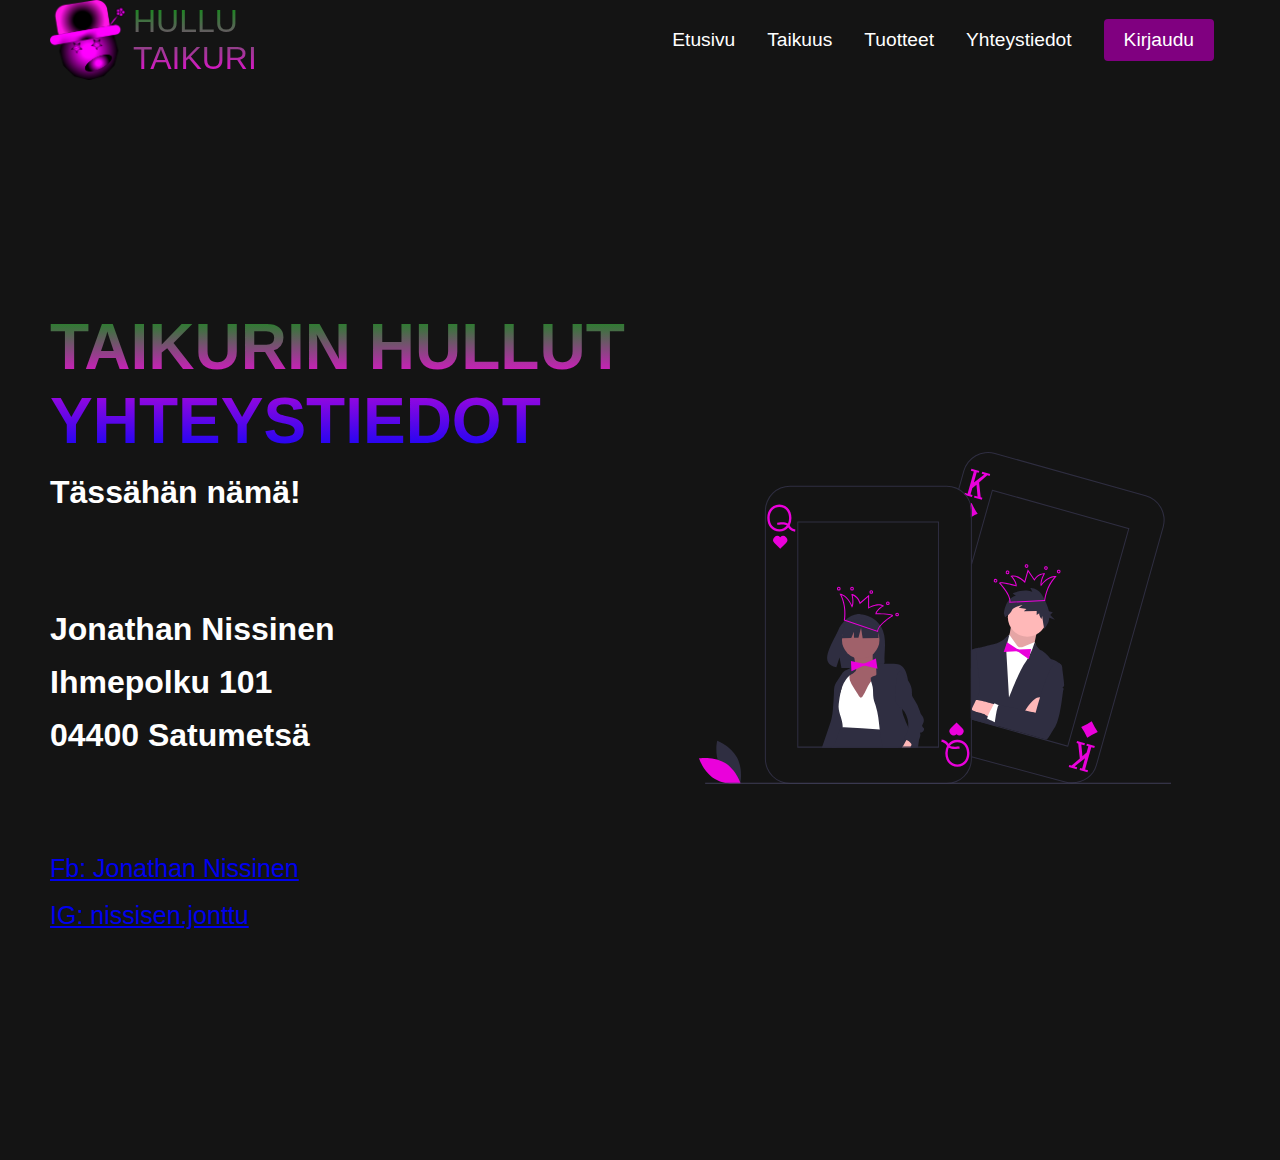
==== pages/yhteystiedot.html @ 9d614921 "added all files" ====
<!DOCTYPE html>
<html lang="for (const item in object) {
    
}">
<head>
    <meta charset="UTF-8">
    <meta http-equiv="X-UA-Compatible" content="IE=edge">
    <meta name="viewport" content="width=device-width, initial-scale=1.0">
    <title>Hullu Taikuri website</title>
    <link rel ="stylesheet" href="/css/styles.css"/>
</head>
<body>
    <!-- Yläpalkki osio-->
    <nav class="navbar">
        <div class="navbar__container">
           <a href="/" id="navbar__logo"><img src="/images/hullutaikuri.png" id="taikuri">HULLU<br>TAIKURI</a>
        <div class="navbar__toggle" id="mobile-menu">
            <span class="bar"></span>
            <span class="bar"></span>
            <span class="bar"></span>
        </div>
        <ul class="navbar__menu">
            <li class="navbar__item">
                <a href="/index.html" class="navbar__links">Etusivu</a>
            </li>
            <li class="navbar__item">
                <a href="/pages/taikuus.html" class="navbar__links">Taikuus</a>
            </li>
            <li class="navbar__item">
                <a href="/pages/tuotteet.html" class="navbar__links">Tuotteet</a>
            </li>
            <li class="navbar__item">
                <a href="/pages/yhteystiedot.html" class="navbar__links">Yhteystiedot</a>
            </li>
            <li class="navbar__btn">
                <a href="/" class="button">Kirjaudu</a>
            </li>
        </ul>
    </div>
    </nav>
    <!-- Tekstiosio-->
    <div class="main">
        <div class ="main__container">
            <div class="main__content">
                <h1>TAIKURIN HULLUT</h1>
                <h2>YHTEYSTIEDOT</h2>
                <p>Tässähän nämä!</p>
                <div class="yhteystiedot">
                    <p>Jonathan Nissinen</p>
                    <p>Ihmepolku 101</p>
                    <p>04400 Satumetsä</p>
                </div>
                <div class="yhteystiedot">
                    <a href="https://www.facebook.com/NissisenJonttu/">Fb: Jonathan Nissinen</a> <br><br>
                    <a href="https://www.instagram.com/nissisen.jonttu/">IG: nissisen.jonttu</a>
                </div>
            </div>
                <div class="main__img--container">
                    <img src="/images/kortit.svg" alt="" id="main__img">
            </div>
        </div>
    </div>  
    <script src= "/js/app.js"> </script>
</body>
</html>
---- css/styles.css ----
*{
    box-sizing: border-box;
    margin: 0;
    padding: 0;
    font-family: 'Kumbh Sans', sans-serif;
    background-color: #141414;
}

.navbar {
    background: #131313;
    height:80px;
    display: flex;
    justify-content: center;
    align-items: center;
    font-size: 1.2rem;
    position: sticky;
    top: 0;
    z-index: 999;
}

.navbar__container {
    display: flex;
    justify-content: space-between;
    height: 80px;
    z-index: 1;
    width: 100%;
    max-width: 1300px;
    margin: 0 auto;
    padding: 0 50px;
}

#taikuri {
    height: 100%;
    margin-right: 0.5rem;
}

#navbar__logo {
    /* background-color: #fd01e8; */
    background-image: linear-gradient(to top, #f704e2 0%, rgb(1, 150, 9) 100%);
    background-size: 100%;
    -webkit-background-clip: text;
    -moz-background-clip: text;
    -webkit-text-fill-color: transparent;
    -moz-text-fill-color: transparent;
    display: flex;
    align-items: center;
    cursor: pointer;
    text-decoration: none;
    font-size: 2rem;
}

/* #ffb199*/

.fa-gem {
    margin-right: 0.5rem;
}

.navbar__menu {
    display: flex;
    align-items: center;
    list-style: none;
    text-align: center;  
}

.navbar__item {
    height: 80px;
}

.navbar__links {
    color:#fff;
    display: flex;
    align-items: center;
    justify-content: center;
    text-decoration: none;
    padding: 0 1rem;
    height: 100%;
}

.navbar__btn {
    display: flex;
    justify-content: center;
    align-items: center;
    padding: 0 1rem;
    width: 100%;
}

.button {
    display: flex;
    justify-content: center;
    align-items: center;
    text-decoration: none;
    padding: 10px 20px;
    height: 100%;
    width: 100%;
    border: none;
    outline: none;
    border-radius: 4px;
    background-color: purple;
    color: #fff;
}

.button:hover {
    background: #4837ff;
    transition: all 0.3s ease;
}

.navbar__links:hover {
    color: purple;
    transition: all 0.3s ease;
}

@media screen and (max-width: 960px) {
    .navbar__container{
        display: flex;
        justify-content: space-between;
        height: 80px;
        z-index: 1;
        width: 100%;
        max-width: 1300px;
        padding: 0;
    }

    .navbar__menu{
        display: grid;
        grid-template-columns: auto;
        margin: 0;
        width: 100%;
        position: absolute;
        top: -1000px;
        opacity: 1; 
        transition: all 0.5s ease;
        height: 50vh;
        z-index: -1;
        background: #131313;
    }

    .navbar__menu.active{
        background: #131313;
        top: 100%;
        opacity: 1;
        transition: all 0.5s ease;
        z-index: 99;
        height: 50vh;
        font-size: 1.6rem;
    }

    #navbar__logo{
        padding-left: 25px;
    }

    .navbar__toggle .bar {
        width: 25px;
        height: 3px;
        margin: 5px auto;
        transition: all 0.3s ease-in-out;
        background: #fff;
    }

    .navbar__item{
        width: 100%;
    }

    .navbar__links{
        text-align: center;
        padding: 2rem;
        width: 100%;
        display: table;
    }

    #mobile-menu{
        position: absolute;
        top: 20%;
        right: 5%;
        transform: translate(5%, 20%);
    }

    .navbar__btn{
        padding-bottom:  2rem;

    }

    .button {
        display: flex;
        justify-content: center;
        align-items: center;
        width: 80%;
        height: 80px;
        margin: 0;
    }

    .navbar__toggle .bar {
        display: block;
        cursor: pointer;
    }

    #mobile-menu.is-active .bar:nth-child(2) {
        opacity: 0;

    }

    #mobile-menu.is-active .bar:nth-child(1) {
        transform: translateY(8px) rotate(45deg);

    }

    #mobile-menu.is-active .bar:nth-child(3) {
        transform: translateY(-8px) rotate(-45deg);

    }
}

/* TEKSTI OSION CSS */

.main{
    background-color: #141414;
    
}

.main__container {
    display: grid;
    grid-template-columns:  1fr 1fr;
    align-items: center;
    justify-self: center;
    margin: 0 auto;
    height: 120vh;
    background-color: #141414;
    z-index: 1;
    width: 100%;
    max-width: 1300px;
    padding: 0 50px;
}

.main__content h1{
    font-size: 4rem;
    background-color: purple;
    background-image: linear-gradient(to top, #f704e2 0%, rgb(1, 150, 9) 100%);
    background-size: 100%;
    -webkit-background-clip: text;
    -moz-background-clip: text;
    -webkit-text-fill-color: transparent;
    -moz-text-fill-color:transparent;
}

.main__content h2{
    font-size: 4rem;
    background-color: purple;
    background-image: linear-gradient(to top, #0804f7 0%, rgb(176, 8, 218) 100%);
    background-size: 100%;
    -webkit-background-clip: text;
    -moz-background-clip: text;
    -webkit-text-fill-color: transparent;
    -moz-text-fill-color:transparent;
}

.main__content p {
    margin-top: 1rem;
    font-size: 2rem;
    font-weight: 700;
    color: #fff;
}

.main__btn {
    font-size: 1rem;
    background-image: linear-gradient(to top, #f704e2 0%, rgb(1, 150, 9) 100%);
    padding: 14px 32px;
    border: none;
    border-radius: 4px;
    color: #fff;
    margin-top: 2rem;
    cursor: pointer;
    position: relative;
    transition: all 0,35s;
    outline: none;
}

.main__btn a {
    position: relative;
    z-index: 2;
    color: #fff;
    text-decoration: none;
}

.main__btn:after {
    position: absolute;
    content: '';
    top: 0;
    left: 0;
    width: 0;
    height: 100%;
    background: #0804f7;
    transition: all 0.35s;
    border-radius: 4px;
}

.main__btn:hover {
    color: #fff;

}

.main__btn:hover:after {
    width: 100%;
}

.main__img--container {
    text-align: center;
}

#main__img {
    height: 80%;
    width: 80%;
}

/* mobile responsive */

@media screen and (max-width: 768px){
    .main__container{
        display: grid;
        grid-template-columns: auto;
        align-items: center;
        justify-content: center;
        width: 100%;
        margin: 0 auto;
        height: 90vh;
    }

    .main__content{
        text-align: center;
        margin-bottom: 4rem;
    }

    .main__content h1 {
        font-size: 2.5rem;
        margin-top: 2rem;
    }

    .main__content h2 {
        font-size: 3rem;
    }

    .main__content p {
        margin-top: 1rem;
        font-size: 1.5rem;
    }
    .main__video {
        max-width: 320px;
    }
}

@media screen and (max-width: 480px){
    
    .main__content h1 {
        font-size: 2rem;
        margin-top: 3rem;
    }

    .main__content h2 {
        font-size: 2rem;
    }

    .main__content p {
        margin-top: 2rem;
        font-size: 1.5rem;
    }

    .main__btn {
        padding: 12px 36px;
        margin:2.5rem 0;
    }

    .main__video {
        max-width: 320px;
    }
}

th, td {
    border: 2px solid white;
    font: solid white;
    border-radius: 10px;
    background-color: #4837ff;
    padding: 15px;

}

table {
    margin-top: 30px;
}

.main__video {
    width: 720px;
}

.yhteystiedot {
    margin-top: 100px;
}

.yhteystiedot a {
    font-size: 25px;
}
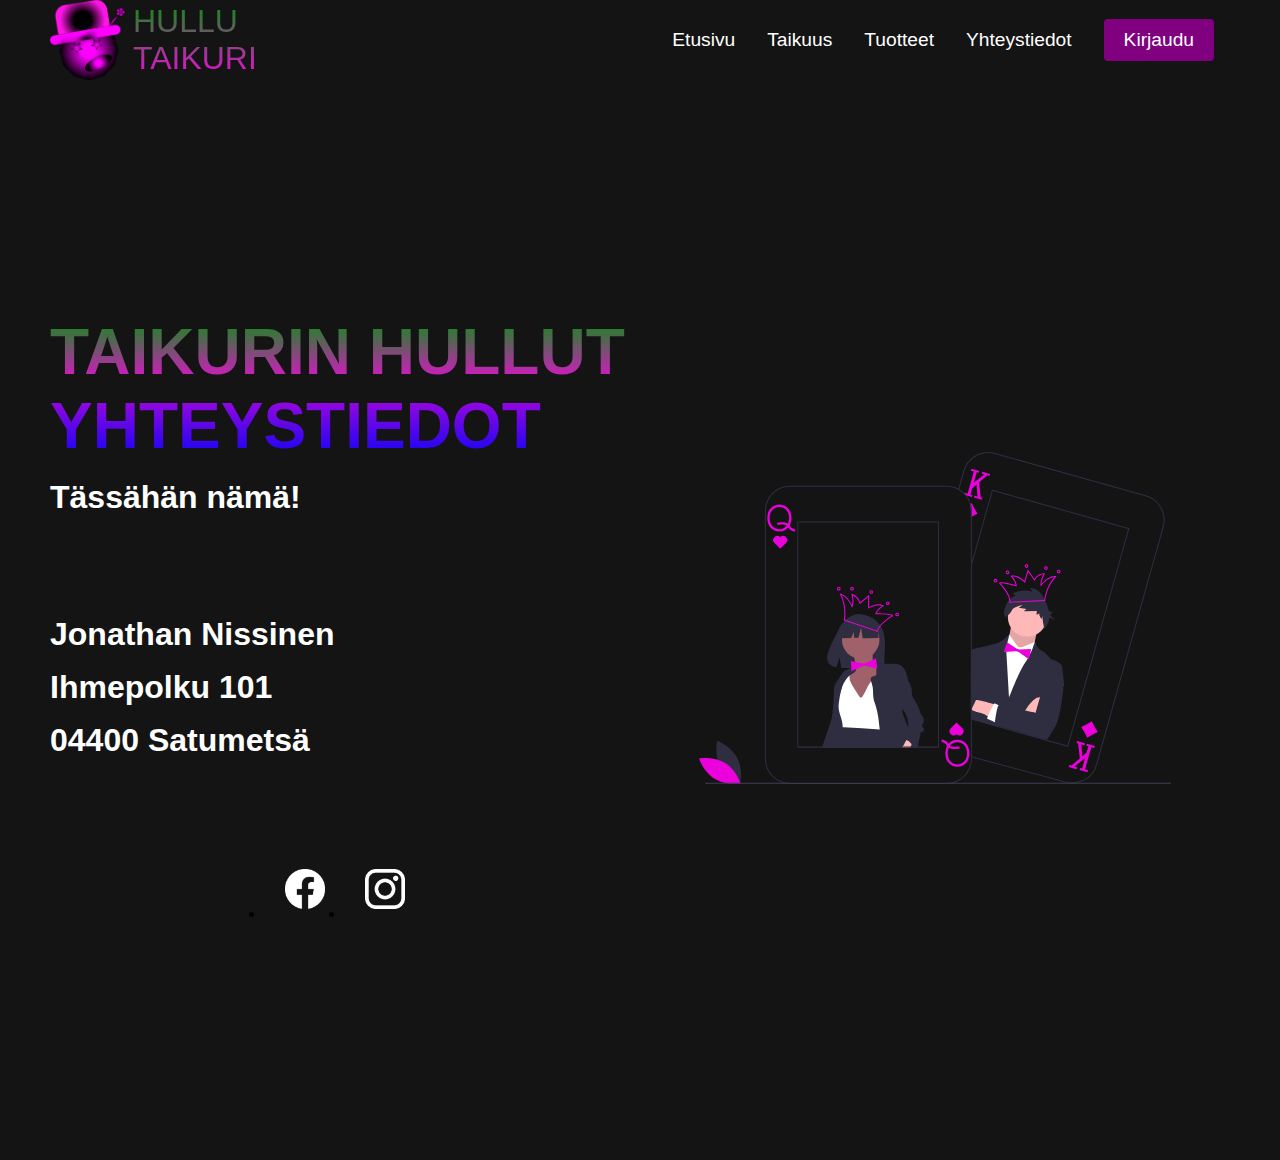
==== commit 40307d8f: "Changes to yhteystiedot, added pictures" ====
--- a/pages/yhteystiedot.html
+++ b/pages/yhteystiedot.html
@@ -1,65 +1,86 @@
 <!DOCTYPE html>
-<html lang="for (const item in object) {
+<html
+  lang="for (const item in object) {
     
-}">
-<head>
-    <meta charset="UTF-8">
-    <meta http-equiv="X-UA-Compatible" content="IE=edge">
-    <meta name="viewport" content="width=device-width, initial-scale=1.0">
+}"
+>
+  <head>
+    <meta charset="UTF-8" />
+    <meta http-equiv="X-UA-Compatible" content="IE=edge" />
+    <meta name="viewport" content="width=device-width, initial-scale=1.0" />
     <title>Hullu Taikuri website</title>
-    <link rel ="stylesheet" href="/css/styles.css"/>
-</head>
-<body>
+    <link rel="stylesheet" href="/css/styles.css" />
+  </head>
+  <body>
     <!-- Yläpalkki osio-->
     <nav class="navbar">
-        <div class="navbar__container">
-           <a href="/" id="navbar__logo"><img src="/images/hullutaikuri.png" id="taikuri">HULLU<br>TAIKURI</a>
+      <div class="navbar__container">
+        <a href="/" id="navbar__logo"
+          ><img
+            src="/images/hullutaikuri.png"
+            id="taikuri"
+          />HULLU<br />TAIKURI</a
+        >
         <div class="navbar__toggle" id="mobile-menu">
-            <span class="bar"></span>
-            <span class="bar"></span>
-            <span class="bar"></span>
+          <span class="bar"></span>
+          <span class="bar"></span>
+          <span class="bar"></span>
         </div>
         <ul class="navbar__menu">
-            <li class="navbar__item">
-                <a href="/index.html" class="navbar__links">Etusivu</a>
-            </li>
-            <li class="navbar__item">
-                <a href="/pages/taikuus.html" class="navbar__links">Taikuus</a>
-            </li>
-            <li class="navbar__item">
-                <a href="/pages/tuotteet.html" class="navbar__links">Tuotteet</a>
-            </li>
-            <li class="navbar__item">
-                <a href="/pages/yhteystiedot.html" class="navbar__links">Yhteystiedot</a>
-            </li>
-            <li class="navbar__btn">
-                <a href="/" class="button">Kirjaudu</a>
-            </li>
+          <li class="navbar__item">
+            <a href="/index.html" class="navbar__links">Etusivu</a>
+          </li>
+          <li class="navbar__item">
+            <a href="/pages/taikuus.html" class="navbar__links">Taikuus</a>
+          </li>
+          <li class="navbar__item">
+            <a href="/pages/tuotteet.html" class="navbar__links">Tuotteet</a>
+          </li>
+          <li class="navbar__item">
+            <a href="/pages/yhteystiedot.html" class="navbar__links"
+              >Yhteystiedot</a
+            >
+          </li>
+          <li class="navbar__btn">
+            <a href="/" class="button">Kirjaudu</a>
+          </li>
         </ul>
-    </div>
+      </div>
     </nav>
     <!-- Tekstiosio-->
     <div class="main">
-        <div class ="main__container">
-            <div class="main__content">
-                <h1>TAIKURIN HULLUT</h1>
-                <h2>YHTEYSTIEDOT</h2>
-                <p>Tässähän nämä!</p>
-                <div class="yhteystiedot">
-                    <p>Jonathan Nissinen</p>
-                    <p>Ihmepolku 101</p>
-                    <p>04400 Satumetsä</p>
-                </div>
-                <div class="yhteystiedot">
-                    <a href="https://www.facebook.com/NissisenJonttu/">Fb: Jonathan Nissinen</a> <br><br>
-                    <a href="https://www.instagram.com/nissisen.jonttu/">IG: nissisen.jonttu</a>
-                </div>
-            </div>
-                <div class="main__img--container">
-                    <img src="/images/kortit.svg" alt="" id="main__img">
-            </div>
+      <div class="main__container">
+        <div class="main__content">
+          <h1>TAIKURIN HULLUT</h1>
+          <h2>YHTEYSTIEDOT</h2>
+          <p>Tässähän nämä!</p>
+          <div class="yhteystiedot">
+            <p>Jonathan Nissinen</p>
+            <p>Ihmepolku 101</p>
+            <p>04400 Satumetsä</p>
+          </div>
+          <div class="yhteystiedot">
+            <ul>
+              <li>
+                <a href="https://www.facebook.com/NissisenJonttu/"
+                  ><img src="/images/facebook.png" alt="Facebook logo" />
+                  
+                </a>
+              </li>
+              <li>
+                <a href="https://www.instagram.com/nissisen.jonttu/"
+                  ><img src="/images/insta.png" alt="Instagram logo" />
+                  
+                </a>
+              </li>
+            </ul>
+          </div>
         </div>
-    </div>  
-    <script src= "/js/app.js"> </script>
-</body>
-</html>+        <div class="main__img--container">
+          <img src="/images/kortit.svg" alt="" id="main__img" />
+        </div>
+      </div>
+    </div>
+    <script src="/js/app.js"></script>
+  </body>
+</html>
--- a/css/styles.css
+++ b/css/styles.css
@@ -395,4 +395,21 @@
 
 .yhteystiedot a {
     font-size: 25px;
-}
+    text-decoration: none;
+    padding: 10px;
+}
+
+.yhteystiedot ul {
+    display: flex;
+    justify-content: center;
+}
+
+.yhetystiedot li {
+    padding: 10px;
+    margin: 10px;
+}
+
+.yhteystiedot img {
+    width: 40px;
+    margin:10px;
+}
